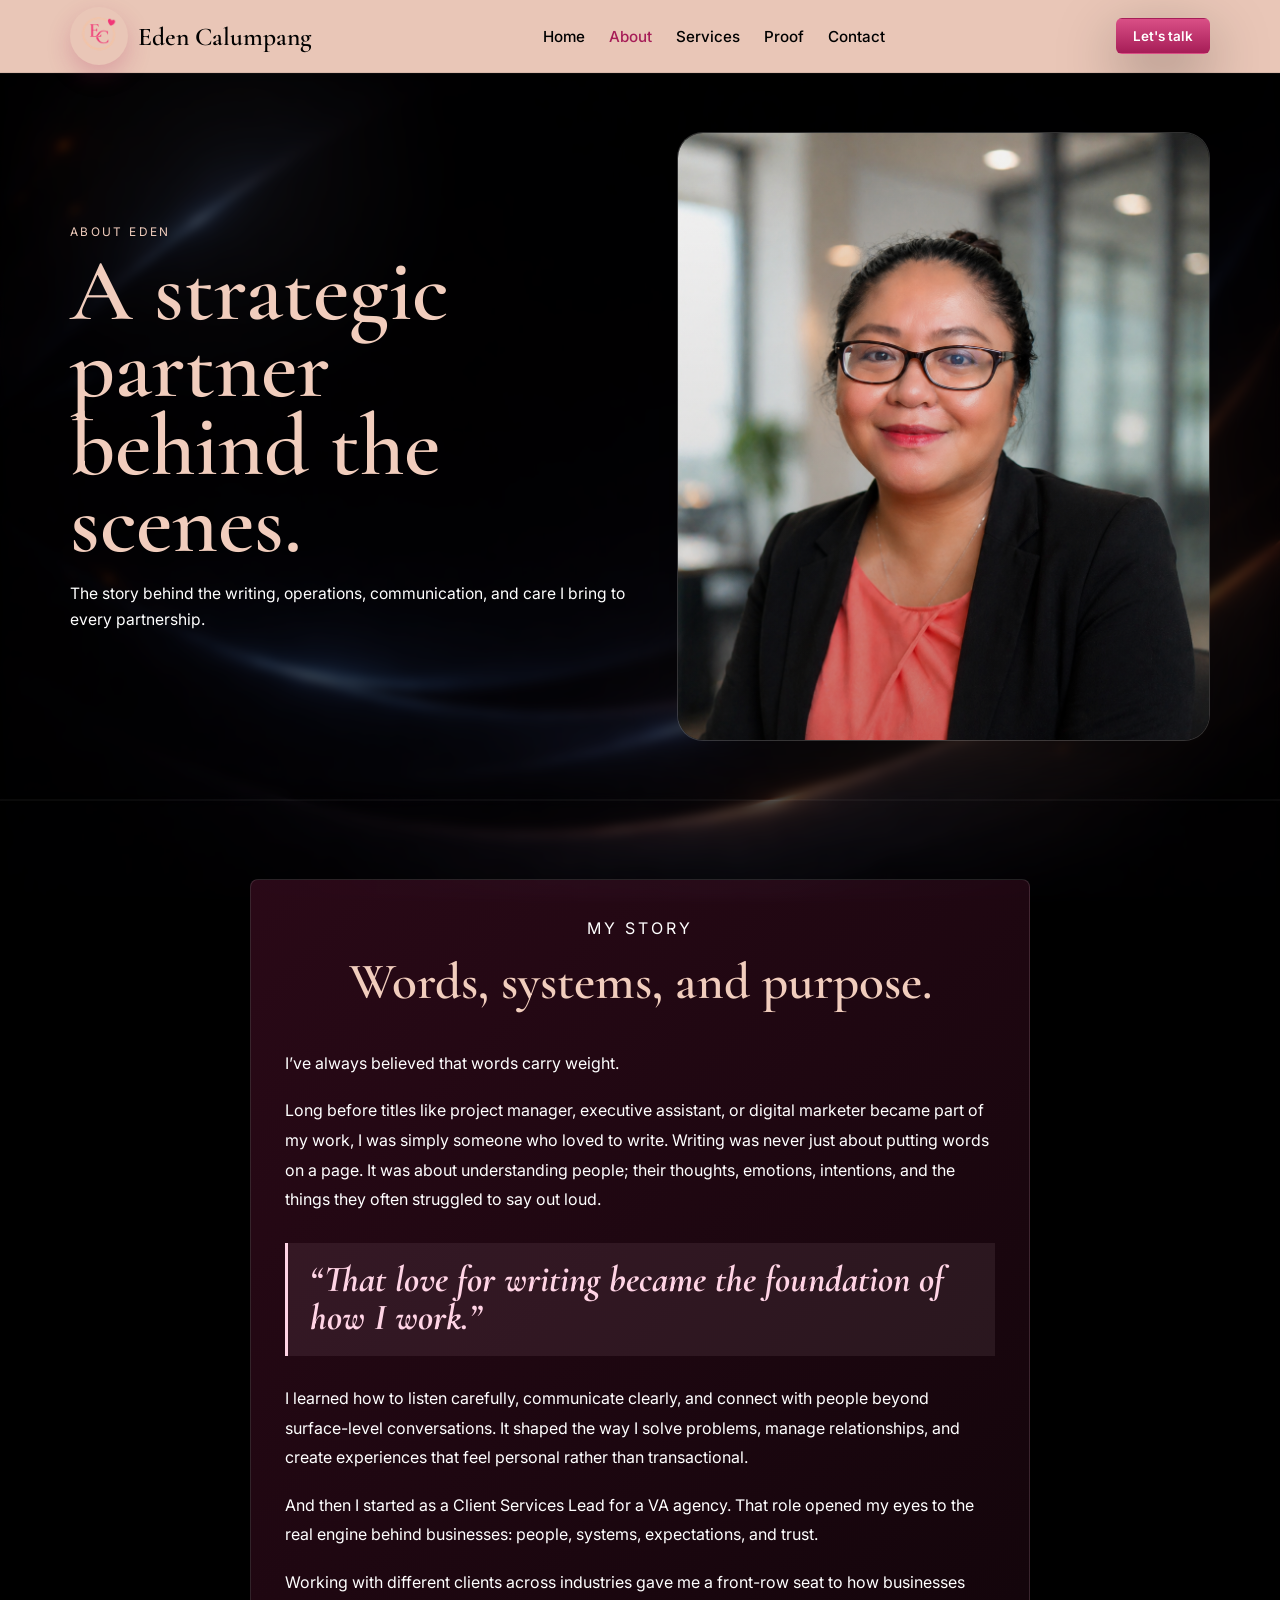
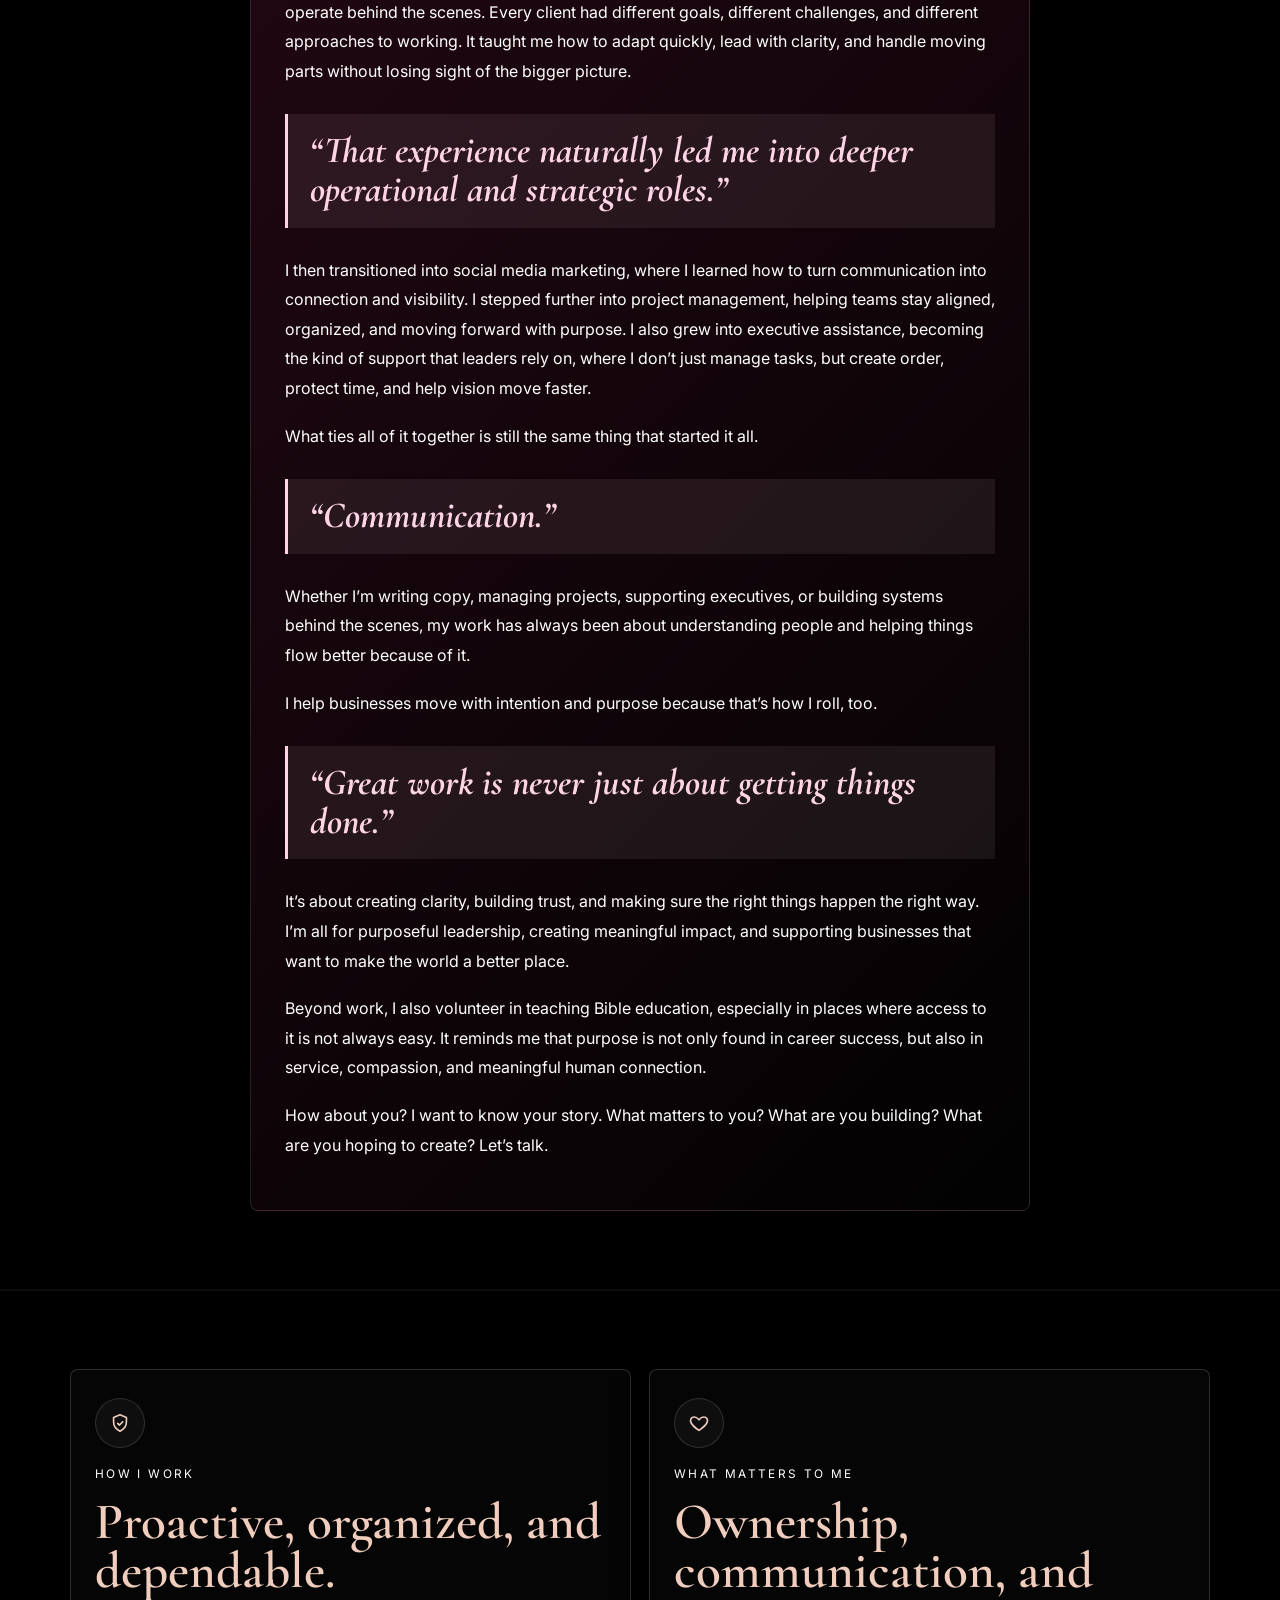
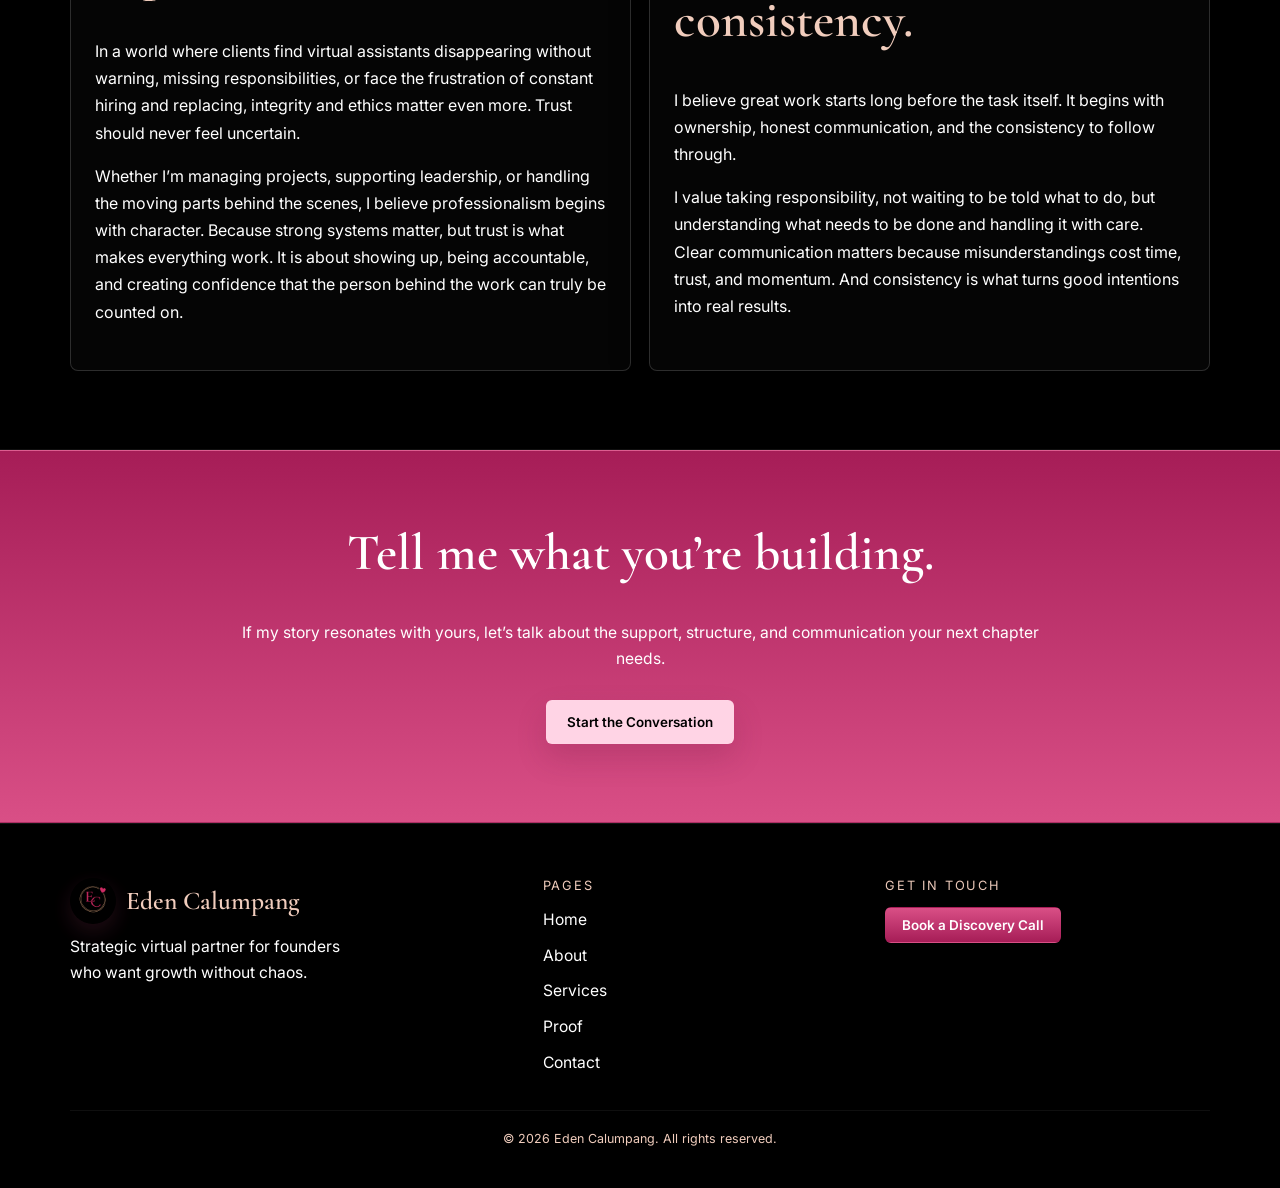
==== about.html @ ed9961ea "polishes" ====
<!DOCTYPE html>
<html lang="en">
<head>
  <meta charset="UTF-8">
  <meta name="viewport" content="width=device-width, initial-scale=1.0">
  <title>About | Eden Calumpang</title>
  <meta
    name="description"
    content="About Eden Calumpang, strategic virtual partner for founders and CEOs."
  >
  <link rel="preconnect" href="https://fonts.googleapis.com">
  <link rel="preconnect" href="https://fonts.gstatic.com" crossorigin>
  <link
    href="https://fonts.googleapis.com/css2?family=Inter:wght@400;500;600;700&family=Cormorant+Garamond:wght@600;700&display=swap"
    rel="stylesheet"
  >
  <link rel="stylesheet" href="styles.css">
</head>
<body class="page-about">
  <header class="site-header">
    <div class="container nav">
      <a class="brand" href="index.html">
        <img src="assets/eden-calumpang-logo.png" alt="" class="brand-logo">
        <span>Eden Calumpang</span>
      </a>
      <nav class="nav-links">
        <a href="index.html">Home</a>
        <a class="active" href="about.html">About</a>
        <a href="services.html">Services</a>
        <a href="proof.html">Proof</a>
        <a href="contact.html">Contact</a>
      </nav>
        <a class="button button-primary button-small" href="contact.html">Let's talk</a>
    </div>
  </header>

  <main>
    <section class="section section-dark page-hero">
      <div class="container page-hero-grid">
        <div class="page-hero-copy">
          <p class="eyebrow">About Eden</p>
          <h1 class="proof-title page-hero-title">A strategic partner behind the scenes.</h1>
          <p class="center-copy page-hero-text">
            The story behind the writing, operations, communication, and care I bring to every partnership.
          </p>
        </div>
        <div class="hero-media-frame">
          <img src="assets/about-hero-photo.png" alt="About page hero image for Eden Calumpang" class="hero-media about-hero-photo">
        </div>
      </div>
    </section>

    <section class="section section-dark">
      <div class="container story-content">
        <div class="section-heading centered">
          <p class="eyebrow">My Story</p>
          <h2>Words, systems, and purpose.</h2>
        </div>
        <p>I’ve always believed that words carry weight.</p>
        <p>Long before titles like project manager, executive assistant, or digital marketer became part of my work, I was simply someone who loved to write. Writing was never just about putting words on a page. It was about understanding people; their thoughts, emotions, intentions, and the things they often struggled to say out loud.</p>
        <blockquote class="story-callout">“That love for writing became the foundation of how I work.”</blockquote>
        <p>I learned how to listen carefully, communicate clearly, and connect with people beyond surface-level conversations. It shaped the way I solve problems, manage relationships, and create experiences that feel personal rather than transactional.</p>
        <p>And then I started as a Client Services Lead for a VA agency. That role opened my eyes to the real engine behind businesses: people, systems, expectations, and trust.</p>
        <p>Working with different clients across industries gave me a front-row seat to how businesses operate behind the scenes. Every client had different goals, different challenges, and different approaches to working. It taught me how to adapt quickly, lead with clarity, and handle moving parts without losing sight of the bigger picture.</p>
        <blockquote class="story-callout">“That experience naturally led me into deeper operational and strategic roles.”</blockquote>
        <p>I then transitioned into social media marketing, where I learned how to turn communication into connection and visibility. I stepped further into project management, helping teams stay aligned, organized, and moving forward with purpose. I also grew into executive assistance, becoming the kind of support that leaders rely on, where I don’t just manage tasks, but create order, protect time, and help vision move faster.</p>
        <p>What ties all of it together is still the same thing that started it all.</p>
        <blockquote class="story-callout">“Communication.”</blockquote>
        <p>Whether I’m writing copy, managing projects, supporting executives, or building systems behind the scenes, my work has always been about understanding people and helping things flow better because of it.</p>
        <p>I help businesses move with intention and purpose because that’s how I roll, too.</p>
        <blockquote class="story-callout">“Great work is never just about getting things done.”</blockquote>
        <p>It’s about creating clarity, building trust, and making sure the right things happen the right way. I’m all for purposeful leadership, creating meaningful impact, and supporting businesses that want to make the world a better place.</p>
        <p>Beyond work, I also volunteer in teaching Bible education, especially in places where access to it is not always easy. It reminds me that purpose is not only found in career success, but also in service, compassion, and meaningful human connection.</p>
        <p>How about you? I want to know your story. What matters to you? What are you building? What are you hoping to create? Let’s talk.</p>
      </div>
    </section>

    <section class="section section-brown">
      <div class="container card-grid two-up">
        <article class="card proof-card">
          <div class="section-card-icon" aria-hidden="true">
            <svg viewBox="0 0 24 24" role="img">
              <path d="M12 3l7 3v5c0 5-3 8-7 10c-4-2-7-5-7-10V6l7-3z"></path>
              <path d="M9.5 12.5l1.8 1.8L15 10.6"></path>
            </svg>
          </div>
          <p class="eyebrow">How I Work</p>
          <h2>Proactive, organized, and dependable.</h2>
          <p>
            In a world where clients find virtual assistants disappearing without warning, missing responsibilities, or face the frustration of constant hiring and replacing, integrity and ethics matter even more. Trust should never feel uncertain.
          </p>
          <p>
            Whether I’m managing projects, supporting leadership, or handling the moving parts behind the scenes, I believe professionalism begins with character. Because strong systems matter, but trust is what makes everything work. It is about showing up, being accountable, and creating confidence that the person behind the work can truly be counted on.
          </p>
        </article>
        <article class="card proof-card">
          <div class="section-card-icon" aria-hidden="true">
            <svg viewBox="0 0 24 24" role="img">
              <path d="M12 20s-6.5-4.3-8.5-8C1.7 8.8 3.3 5.5 7 5.5c2 0 3.2 1 5 3c1.8-2 3-3 5-3c3.7 0 5.3 3.3 3.5 6.5C18.5 15.7 12 20 12 20z"></path>
            </svg>
          </div>
          <p class="eyebrow">What Matters To Me</p>
          <h2>Ownership, communication, and consistency.</h2>
          <p>
            I believe great work starts long before the task itself. It begins with ownership, honest communication, and the consistency to follow through.
          </p>
          <p>
            I value taking responsibility, not waiting to be told what to do, but understanding what needs to be done and handling it with care. Clear communication matters because misunderstandings cost time, trust, and momentum. And consistency is what turns good intentions into real results.
          </p>
        </article>
      </div>
    </section>

    <section class="cta-band">
      <div class="container narrow-copy">
        <div class="section-heading centered cta-heading">
          <h2>Tell me what you’re building.</h2>
          <p>
            If my story resonates with yours, let’s talk about the support, structure, and communication your next chapter needs.
          </p>
        </div>
        <div class="center-actions">
          <a class="button button-primary" href="contact.html">Start the Conversation</a>
        </div>
      </div>
    </section>
  </main>

  <footer class="site-footer">
    <div class="container footer-grid">
      <div>
        <p class="footer-brand">
          <img src="assets/eden-calumpang-logo.png" alt="" class="footer-logo">
          <span>Eden Calumpang</span>
        </p>
        <p class="footer-copy">
          Strategic virtual partner for founders who want growth without chaos.
        </p>
      </div>
      <div>
        <p class="footer-title">Pages</p>
        <ul class="footer-links">
          <li><a href="index.html">Home</a></li>
          <li><a href="about.html">About</a></li>
          <li><a href="index.html#services">Services</a></li>
          <li><a href="proof.html">Proof</a></li>
          <li><a href="contact.html">Contact</a></li>
        </ul>
      </div>
      <div>
        <p class="footer-title">Get in Touch</p>
        <a class="button button-primary button-small" href="https://calendly.com/raineden2684/discovery" target="_blank" rel="noreferrer">Book a Discovery Call</a>
      </div>
    </div>
    <div class="container footer-bottom">
      <p>&copy; <span id="year"></span> Eden Calumpang. All rights reserved.</p>
    </div>
  </footer>

  <script src="script.js"></script>
</body>
</html>
---- styles.css ----
:root {
  --bg-dark: #000000;
  --bg-brown: #000000;
  --panel: #000000;
  --panel-soft: #000000;
  --text: #ffffff;
  --muted: #f1cdbd;
  --muted-soft: #f1cdbd;
  --line: rgba(255, 255, 255, 0.12);
  --accent: #d94f86;
  --accent-soft: #ffd4e5;
  --accent-deep: #a61d57;
  --peach: #f1cdbd;
  --warning: var(--accent-soft);
  --success: var(--accent-soft);
  --hero-green: #000000;
  --dot: rgba(241, 205, 189, 0.22);
  --shadow: 0 20px 60px rgba(0, 0, 0, 0.35);
  --radius: 14px;
  --max-width: 1140px;
}

* {
  box-sizing: border-box;
}

html {
  scroll-behavior: smooth;
}

body {
  margin: 0;
  font-family: "Inter", sans-serif;
  background:
    linear-gradient(180deg, rgba(0, 0, 0, 0.46), rgba(0, 0, 0, 0.58)),
    url("assets/site-background.png") center top / cover fixed no-repeat,
    var(--bg-dark);
  color: var(--text);
}

body::before {
  content: "";
  position: fixed;
  inset: 0;
  pointer-events: none;
  z-index: 0;
  background:
    radial-gradient(circle at 18% 20%, rgba(255, 255, 255, 0.05), transparent 18%),
    radial-gradient(circle at 78% 68%, rgba(241, 205, 189, 0.1), transparent 24%);
  mix-blend-mode: screen;
}

.site-header,
main,
.site-footer {
  position: relative;
  z-index: 1;
}

body.page-home {
  background-position: center top;
}

body.page-about {
  background:
    linear-gradient(180deg, rgba(0, 0, 0, 0.5), rgba(0, 0, 0, 0.62)),
    url("assets/site-background.png") left top / cover fixed no-repeat,
    var(--bg-dark);
}

body.page-services {
  background:
    linear-gradient(180deg, rgba(0, 0, 0, 0.44), rgba(0, 0, 0, 0.58)),
    url("assets/site-background.png") center center / cover fixed no-repeat,
    var(--bg-dark);
}

body.page-proof {
  background:
    linear-gradient(180deg, rgba(0, 0, 0, 0.48), rgba(0, 0, 0, 0.62)),
    url("assets/site-background.png") right top / cover fixed no-repeat,
    var(--bg-dark);
}

body.page-contact {
  background:
    linear-gradient(180deg, rgba(0, 0, 0, 0.46), rgba(0, 0, 0, 0.6)),
    url("assets/site-background.png") 62% top / cover fixed no-repeat,
    var(--bg-dark);
}

a {
  color: inherit;
}

.container {
  width: min(calc(100% - 48px), var(--max-width));
  margin: 0 auto;
}

.site-header {
  position: sticky;
  top: 0;
  z-index: 20;
  background: rgba(241, 205, 189, 0.97);
  border-bottom: 1px solid rgba(0, 0, 0, 0.08);
}

.nav {
  display: flex;
  align-items: center;
  justify-content: space-between;
  gap: 24px;
  min-height: 72px;
}

.brand {
  display: inline-flex;
  align-items: center;
  gap: 10px;
  text-decoration: none;
  font-family: "Cormorant Garamond", serif;
  font-size: 1.6rem;
  font-weight: 600;
  color: #000000;
}

.brand-logo {
  width: 58px;
  height: 58px;
  flex: 0 0 58px;
  border-radius: 50%;
  object-fit: cover;
  box-shadow: 0 10px 24px rgba(166, 29, 87, 0.22);
}

.nav-links {
  display: flex;
  align-items: center;
  gap: 24px;
}

.nav-links a {
  text-decoration: none;
  font-size: 0.95rem;
  font-weight: 500;
  color: #000000;
}

.nav-links a.active {
  color: var(--accent-deep);
}

.hero {
  position: relative;
  overflow: hidden;
  padding: 70px 0 58px;
  background:
    linear-gradient(180deg, rgba(0, 0, 0, 0.58), rgba(0, 0, 0, 0.82)),
    url("assets/operations-hero.png") center/cover no-repeat;
}

.hero-overlay {
  position: absolute;
  inset: 0;
  background:
    linear-gradient(90deg, rgba(0, 0, 0, 0.72) 0%, rgba(0, 0, 0, 0.54) 42%, rgba(0, 0, 0, 0.66) 100%),
    radial-gradient(circle at 18% 28%, rgba(255, 255, 255, 0.08), transparent 18%),
    radial-gradient(circle at 70% 64%, rgba(241, 205, 189, 0.1), transparent 18%);
}

.hero-noise {
  position: absolute;
  inset: 0;
  opacity: 0.1;
  background-image:
    linear-gradient(rgba(255, 255, 255, 0.03) 1px, transparent 1px),
    linear-gradient(90deg, rgba(255, 255, 255, 0.02) 1px, transparent 1px);
  background-size: 42px 42px;
  mask-image: radial-gradient(circle at 50% 40%, black, transparent 82%);
}

.hero::after {
  content: "";
  position: absolute;
  inset: auto 0 0 0;
  height: 180px;
  background:
    linear-gradient(180deg, transparent 0%, rgba(0, 0, 0, 0.5) 100%);
  pointer-events: none;
}

.hero-inner {
  position: relative;
  z-index: 1;
  display: grid;
  grid-template-columns: 1.15fr 0.85fr;
  gap: 36px;
  align-items: center;
}

.hero-copy {
  max-width: 720px;
}

.hero-portrait {
  position: relative;
  min-height: 520px;
  display: flex;
  align-items: center;
  justify-content: center;
}

.portrait-glow {
  position: absolute;
  inset: 9% 7%;
  border-radius: 32px;
  background:
    radial-gradient(circle at 35% 30%, rgba(241, 205, 189, 0.22), transparent 34%),
    radial-gradient(circle at 72% 64%, rgba(255, 212, 229, 0.2), transparent 30%),
    radial-gradient(circle at 55% 50%, rgba(217, 79, 134, 0.12), transparent 42%);
  filter: blur(42px);
}

.portrait-frame {
  position: relative;
  width: min(100%, 520px);
  border-radius: 30px;
  padding: 0;
  background: transparent;
  backdrop-filter: none;
  box-shadow: 0 22px 48px rgba(0, 0, 0, 0.18);
}

.portrait-placeholder {
  width: 100%;
  height: 100%;
  border-radius: 27px;
  background:
    radial-gradient(circle at 50% 30%, rgba(255, 212, 229, 0.08), transparent 26%),
    linear-gradient(180deg, rgba(255, 255, 255, 0.03), rgba(255, 255, 255, 0.01));
  border: 1px dashed rgba(255, 212, 229, 0.35);
  display: flex;
  flex-direction: column;
  align-items: center;
  justify-content: center;
  text-align: center;
  padding: 28px;
}

.portrait-placeholder p {
  margin-bottom: 10px;
  color: var(--peach);
  font-family: "Cormorant Garamond", serif;
  font-size: 2rem;
}

.portrait-placeholder span {
  max-width: 18rem;
  color: var(--accent-soft);
  font-size: 0.9rem;
  line-height: 1.6;
}

.eyebrow {
  margin: 0 0 14px;
  color: var(--peach);
  font-size: 0.74rem;
  letter-spacing: 0.2em;
  text-transform: uppercase;
}

h1,
h2,
h3,
.brand,
.footer-brand {
  font-family: "Cormorant Garamond", serif;
  font-weight: 600;
}

h1,
h2,
h3,
p {
  margin-top: 0;
}

h1 {
  max-width: 10.5ch;
  margin-bottom: 18px;
  color: var(--peach);
  font-size: clamp(3.5rem, 7vw, 5.5rem);
  line-height: 0.88;
}

h1 span {
  color: var(--accent);
  font-style: italic;
}

h2 {
  font-size: clamp(2.2rem, 4vw, 3.25rem);
  color: var(--peach);
  line-height: 0.95;
}

h3 {
  font-size: 1.9rem;
  line-height: 1;
}

.lead,
.section-heading p,
.service-card p,
.bullet-list,
.center-copy,
.quote-card p,
.quote-card footer,
.chips span,
.footer-copy,
.footer-links a,
.footer-bottom {
  font-size: 0.98rem;
  line-height: 1.65;
}

.lead {
  max-width: 40rem;
  margin-bottom: 0;
  color: var(--text);
}

.actions,
.center-actions {
  display: flex;
  gap: 14px;
  margin-top: 28px;
}

.center-actions {
  justify-content: center;
}

.button {
  display: inline-flex;
  align-items: center;
  justify-content: center;
  min-height: 44px;
  padding: 0 20px;
  border-radius: 6px;
  border: 1px solid transparent;
  text-decoration: none;
  font-size: 0.84rem;
  font-weight: 600;
}

.button-small {
  min-height: 36px;
  padding: 0 16px;
}

.button-primary {
  background: linear-gradient(180deg, var(--accent) 0%, var(--accent-deep) 100%);
  color: #ffffff;
  box-shadow: var(--shadow);
}

.button-outline {
  border-color: var(--accent);
  color: var(--accent-soft);
  background: #000000;
}

.section,
.cta-band {
  padding: 78px 0;
}

.section-brown {
  background: rgba(0, 0, 0, 0.48);
  backdrop-filter: blur(6px);
  border-top: 1px solid rgba(255, 255, 255, 0.06);
  border-bottom: 1px solid rgba(255, 255, 255, 0.06);
}

.section-soft {
  padding: 88px 0;
  background:
    linear-gradient(135deg, rgba(166, 29, 87, 0.72), rgba(0, 0, 0, 0.78)),
    rgba(10, 10, 10, 0.7);
  color: var(--text);
  backdrop-filter: blur(8px);
  border-top: 1px solid rgba(255, 255, 255, 0.1);
  border-bottom: 1px solid rgba(255, 255, 255, 0.08);
}

.section-soft .center-copy,
.section-soft p {
  color: var(--text);
}

.story-intro {
  max-width: 760px;
  margin: 0 auto;
  padding: 34px;
  border: 1px solid rgba(255, 255, 255, 0.12);
  border-radius: 8px;
  background: rgba(0, 0, 0, 0.32);
  box-shadow: 0 20px 60px rgba(0, 0, 0, 0.24);
}

.story-intro p,
.story-content p {
  color: inherit;
  font-size: 1rem;
  line-height: 1.85;
}

.story-intro p + p,
.story-content p + p {
  margin-top: 18px;
}

.highlight-text {
  padding: 0.05em 0.22em;
  border-radius: 4px;
  background: rgba(255, 212, 229, 0.18);
  color: var(--accent-soft);
  font-weight: 700;
}

.section-soft .button-outline {
  color: var(--accent-soft);
  background: rgba(0, 0, 0, 0.28);
}

.section-dark {
  background: rgba(0, 0, 0, 0.34);
  backdrop-filter: blur(5px);
  border-top: 1px solid rgba(255, 255, 255, 0.04);
  border-bottom: 1px solid rgba(255, 255, 255, 0.04);
}

.section-heading {
  margin-bottom: 40px;
}

.centered {
  text-align: center;
}

.narrow-heading {
  max-width: 720px;
  margin-left: auto;
  margin-right: auto;
}

.narrow-copy {
  max-width: 820px;
}

.lead-copy {
  color: var(--text);
}

.center-copy {
  max-width: 720px;
  margin-left: auto;
  margin-right: auto;
  color: var(--text);
}

.card-grid,
.compare-grid,
.footer-grid {
  display: grid;
  gap: 18px;
}

.testimonial-row {
  display: grid;
  grid-template-columns: minmax(0, 1fr) auto;
  gap: 18px;
  align-items: center;
}

.four-up {
  grid-template-columns: repeat(4, minmax(0, 1fr));
}

.service-overview-grid {
  grid-template-columns: repeat(5, minmax(0, 1fr));
}

.two-up,
.compare-grid,
.footer-grid {
  grid-template-columns: repeat(2, minmax(0, 1fr));
}

.footer-grid {
  grid-template-columns: 1.4fr 1fr 1fr;
  align-items: start;
}

.card {
  border: 1px solid rgba(255, 255, 255, 0.16);
  border-radius: 8px;
  background: rgba(10, 10, 10, 0.5);
  box-shadow: 0 18px 40px rgba(0, 0, 0, 0.22);
}

.service-card,
.quote-card {
  padding: 22px 18px;
}

.service-card {
  text-align: center;
}

.service-link {
  text-decoration: none;
  transition: transform 180ms ease, border-color 180ms ease, background-color 180ms ease;
}

.service-link:hover {
  transform: translateY(-4px);
  border-color: rgba(255, 255, 255, 0.2);
  background: rgba(255, 255, 255, 0.04);
}

.service-icon {
  width: 50px;
  height: 50px;
  margin: 0 auto 18px;
  border-radius: 8px;
  display: inline-flex;
  align-items: center;
  justify-content: center;
  background: rgba(241, 205, 189, 0.1);
  color: var(--peach);
}

.service-icon svg {
  width: 23px;
  height: 23px;
  stroke: currentColor;
  stroke-width: 1.8;
  fill: none;
  stroke-linecap: round;
  stroke-linejoin: round;
}

.service-card h3 {
  margin-bottom: 12px;
  font-size: 1.3rem;
  color: var(--peach);
}

.service-card p {
  color: var(--muted);
  font-size: 0.86rem;
}

.compare-grid {
  align-items: start;
}

.compare-block h3 {
  margin-bottom: 18px;
}

.warning-title {
  color: var(--peach);
}

.success-title {
  color: var(--peach);
}

.bullet-list {
  margin: 0;
  padding-left: 18px;
  color: var(--text);
}

.bullet-list li + li {
  margin-top: 14px;
}

.bullet-list li::marker {
  color: var(--accent-soft);
}

.success-list li::marker {
  color: var(--accent);
}

.proof-link {
  width: 46px;
  height: 46px;
  flex: 0 0 auto;
  display: inline-flex;
  align-items: center;
  justify-content: center;
  border: 1px solid rgba(255, 255, 255, 0.18);
  border-radius: 999px;
  background: rgba(10, 10, 10, 0.46);
  color: var(--accent-soft);
  text-decoration: none;
}

.proof-link svg {
  width: 20px;
  height: 20px;
  stroke: currentColor;
  stroke-width: 2;
  fill: none;
  stroke-linecap: round;
  stroke-linejoin: round;
}

.proof-link-outside {
  align-self: center;
}

.chips {
  display: flex;
  justify-content: center;
  flex-wrap: wrap;
  gap: 10px;
  max-width: 760px;
  margin: 0 auto;
}

.chips span {
  padding: 10px 16px;
  border-radius: 999px;
  background: rgba(255, 255, 255, 0.08);
  color: var(--text);
  font-size: 0.8rem;
}

.quote-card p {
  color: var(--text);
  font-style: italic;
}

.quote-card-with-photo {
  display: grid;
  grid-template-columns: 76px minmax(0, 1fr);
  gap: 18px;
  align-items: start;
}

.testimonial-photo {
  width: 76px;
  height: 76px;
  border-radius: 999px;
  object-fit: cover;
  border: 1px solid rgba(255, 255, 255, 0.18);
  box-shadow: 0 12px 28px rgba(0, 0, 0, 0.24);
}

.quote-card footer {
  margin-top: 22px;
  color: var(--muted);
}

.quote-card strong {
  display: block;
  color: var(--peach);
  font-size: 0.92rem;
  font-weight: 600;
}

.cta-band {
  background: linear-gradient(180deg, var(--accent-deep) 0%, var(--accent) 100%);
  border-top: 1px solid rgba(255, 255, 255, 0.08);
  border-bottom: 1px solid rgba(255, 255, 255, 0.08);
}

.cta-band .button-primary {
  background: linear-gradient(180deg, var(--accent-soft) 0%, var(--accent-soft) 100%);
  color: #000000;
  box-shadow: 0 14px 30px rgba(92, 24, 57, 0.18);
}

.cta-heading {
  margin-bottom: 0;
}

.cta-heading h2,
.cta-heading p {
  color: #ffffff;
}

.site-footer {
  padding: 54px 0 26px;
  background: rgba(0, 0, 0, 0.62);
  backdrop-filter: blur(6px);
  border-top: 1px solid rgba(255, 255, 255, 0.08);
}

.footer-brand {
  display: inline-flex;
  align-items: center;
  gap: 10px;
  margin-bottom: 10px;
  color: var(--peach);
  font-size: 1.6rem;
}

.footer-logo {
  width: 46px;
  height: 46px;
  flex: 0 0 46px;
  border-radius: 50%;
  object-fit: cover;
  opacity: 0.86;
  box-shadow: 0 8px 22px rgba(217, 79, 134, 0.18);
}

.footer-copy {
  max-width: 17rem;
  color: var(--text);
}

.footer-title {
  margin-bottom: 14px;
  color: var(--peach);
  font-size: 0.8rem;
  letter-spacing: 0.14em;
  text-transform: uppercase;
}

.footer-links {
  margin: 0;
  padding: 0;
  list-style: none;
}

.footer-links li + li {
  margin-top: 10px;
}

.footer-links a {
  text-decoration: none;
  color: var(--text);
}

.footer-bottom {
  margin-top: 34px;
  padding-top: 18px;
  border-top: 1px solid rgba(255, 255, 255, 0.06);
  text-align: center;
  color: var(--peach);
  font-size: 0.78rem;
}

.proof-hero {
  padding-top: 100px;
}

.proof-title {
  max-width: 12ch;
  margin-left: auto;
  margin-right: auto;
  color: var(--peach);
}

.proof-card {
  padding: 28px 24px;
}

.proof-card h2,
.proof-card h3 {
  color: var(--peach);
}

.proof-card p {
  color: var(--text);
  line-height: 1.7;
}

.story-content {
  max-width: 780px;
  margin: 0 auto;
  padding: 34px;
  border: 1px solid rgba(255, 255, 255, 0.12);
  border-radius: 8px;
  background:
    linear-gradient(135deg, rgba(166, 29, 87, 0.24), rgba(0, 0, 0, 0.28)),
    rgba(10, 10, 10, 0.38);
  box-shadow: 0 20px 56px rgba(0, 0, 0, 0.22);
}

.story-content .section-heading {
  margin-bottom: 26px;
}

.story-callout {
  margin: 28px 0;
  padding: 18px 22px;
  border-left: 3px solid var(--accent-soft);
  background: rgba(255, 212, 229, 0.08);
  color: var(--accent-soft);
  font-family: "Cormorant Garamond", serif;
  font-size: clamp(1.65rem, 3vw, 2.3rem);
  font-style: italic;
  font-weight: 700;
  line-height: 1.05;
}

.testimonial-grid {
  grid-template-columns: repeat(2, minmax(0, 1fr));
}

.testimonial-grid .testimonial-card:last-child:nth-child(odd) {
  grid-column: 1 / -1;
}

.testimonial-card {
  display: grid;
  grid-template-columns: 92px minmax(0, 1fr);
  gap: 20px;
  align-items: start;
}

.testimonial-card p {
  margin-bottom: 0;
}

.testimonial-card .proof-meta {
  margin-bottom: 12px;
}

.testimonial-image {
  width: 92px;
  height: 92px;
  border-radius: 999px;
  object-fit: cover;
  border: 1px solid rgba(255, 255, 255, 0.18);
  box-shadow: 0 12px 30px rgba(0, 0, 0, 0.28);
}

.section-card-icon {
  width: 50px;
  height: 50px;
  margin-bottom: 16px;
  display: inline-flex;
  align-items: center;
  justify-content: center;
  border-radius: 999px;
  border: 1px solid rgba(255, 255, 255, 0.14);
  background: rgba(255, 255, 255, 0.04);
  color: var(--peach);
}

.section-card-icon svg {
  width: 22px;
  height: 22px;
  stroke: currentColor;
  stroke-width: 1.8;
  fill: none;
  stroke-linecap: round;
  stroke-linejoin: round;
}

.proof-meta {
  color: var(--accent-soft);
  font-size: 0.9rem;
}

.page-hero {
  padding-top: 58px;
  padding-bottom: 58px;
}

.page-hero-grid {
  display: grid;
  grid-template-columns: 1fr 0.92fr;
  gap: 28px;
  align-items: center;
}

.page-hero-copy {
  max-width: 42rem;
}

.page-hero-title {
  margin-left: 0;
  margin-right: 0;
}

.page-hero-text {
  max-width: 40rem;
  margin-left: 0;
  margin-right: 0;
}

.hero-media-frame {
  position: relative;
  overflow: hidden;
  aspect-ratio: 4 / 3;
  border-radius: 26px;
  border: 1px solid rgba(255, 255, 255, 0.18);
  background: rgba(10, 10, 10, 0.4);
  box-shadow: var(--shadow);
}

.hero-media-frame::after {
  content: "";
  position: absolute;
  inset: 0;
  background: linear-gradient(180deg, rgba(0, 0, 0, 0.04), rgba(0, 0, 0, 0.18));
  pointer-events: none;
}

.hero-media {
  display: block;
  width: 100%;
  height: 100%;
  object-fit: cover;
}

.portrait-photo {
  display: block;
  width: 100%;
  height: auto;
  object-fit: contain;
  border-radius: 28px;
  filter: saturate(0.98) brightness(1.01);
}

.about-hero-photo {
  display: block;
  width: 100%;
  height: auto;
  max-height: none;
  object-fit: contain;
  border-radius: 18px;
}

.page-about .hero-media-frame {
  aspect-ratio: auto;
}

.service-detail-grid {
  display: grid;
  gap: 20px;
}

.service-detail-card {
  scroll-margin-top: 110px;
}

.service-detail-layout {
  display: grid;
  grid-template-columns: 1.15fr 0.85fr;
  gap: 22px;
  align-items: stretch;
}

.service-detail-copy {
  min-width: 0;
}

.service-visual-card,
.service-visual-placeholder {
  min-height: 280px;
  overflow: hidden;
  border: 1px solid rgba(255, 255, 255, 0.14);
  border-radius: 18px;
  background:
    radial-gradient(circle at top left, rgba(241, 205, 189, 0.12), transparent 28%),
    linear-gradient(180deg, rgba(255, 255, 255, 0.03), rgba(255, 255, 255, 0.01));
}

.service-subhead {
  margin: 22px 0 10px;
  color: var(--peach);
  font-weight: 600;
}

.service-close {
  margin-top: 20px;
  color: var(--accent-soft);
}

.service-visual-placeholder {
  min-height: 280px;
  border: 1px solid rgba(255, 255, 255, 0.14);
  border-radius: 18px;
  background:
    radial-gradient(circle at top left, rgba(241, 205, 189, 0.12), transparent 28%),
    linear-gradient(180deg, rgba(255, 255, 255, 0.03), rgba(255, 255, 255, 0.01));
  display: flex;
  flex-direction: column;
  justify-content: center;
  align-items: center;
  text-align: center;
  padding: 24px;
}

.service-visual-placeholder p,
.design-placeholder p {
  margin-bottom: 10px;
  color: var(--peach);
  font-family: "Cormorant Garamond", serif;
  font-size: 1.7rem;
}

.service-visual-placeholder span,
.design-placeholder span {
  max-width: 18rem;
  color: var(--accent-soft);
  line-height: 1.65;
}

.tool-pills {
  display: flex;
  flex-wrap: wrap;
  gap: 10px;
}

.tool-pills span {
  padding: 9px 14px;
  border-radius: 999px;
  border: 1px solid rgba(255, 255, 255, 0.12);
  background: rgba(255, 255, 255, 0.04);
  color: var(--text);
  font-size: 0.84rem;
}

.service-visual-image {
  display: block;
  width: 100%;
  height: 100%;
  object-fit: cover;
}

.proof-client {
  display: flex;
  align-items: center;
  gap: 14px;
  margin-bottom: 14px;
}

.proof-meta-block {
  min-width: 0;
}

.proof-avatar-placeholder {
  width: 58px;
  height: 58px;
  flex: 0 0 auto;
  border-radius: 999px;
  border: 1px solid rgba(255, 255, 255, 0.16);
  background:
    radial-gradient(circle at 35% 30%, rgba(255, 255, 255, 0.12), transparent 24%),
    linear-gradient(180deg, rgba(241, 205, 189, 0.18), rgba(255, 212, 229, 0.12));
}

.design-carousel {
  position: relative;
  margin-top: 18px;
  padding: 0 66px;
}

.design-strip {
  display: flex;
  align-items: flex-start;
  gap: 18px;
  overflow-x: auto;
  scroll-behavior: smooth;
  scrollbar-width: none;
}

.design-strip::-webkit-scrollbar {
  display: none;
}

.design-slide-image {
  flex: 0 0 auto;
  display: block;
  width: auto;
  max-width: min(82vw, 520px);
  height: auto;
  max-height: 360px;
  object-fit: contain;
}

.design-scroll-button {
  position: absolute;
  top: 50%;
  right: 0;
  transform: translateY(-50%);
  width: 46px;
  height: 46px;
  border: 1px solid rgba(255, 255, 255, 0.18);
  border-radius: 999px;
  background: rgba(0, 0, 0, 0.56);
  color: var(--peach);
  display: inline-flex;
  align-items: center;
  justify-content: center;
  cursor: pointer;
  transition: background 0.2s ease, transform 0.2s ease;
}

.design-scroll-button:hover {
  background: rgba(0, 0, 0, 0.74);
  transform: translateY(-50%) scale(1.03);
}

.design-scroll-button svg {
  width: 20px;
  height: 20px;
  stroke: currentColor;
  stroke-width: 1.9;
  fill: none;
  stroke-linecap: round;
  stroke-linejoin: round;
}

.design-scroll-button-left {
  left: 0;
  right: auto;
}

.design-placeholder {
  width: 100%;
  height: 100%;
  min-height: inherit;
  display: flex;
  flex-direction: column;
  justify-content: center;
  align-items: center;
  text-align: center;
  padding: 28px;
}

.proof-resource-link {
  display: inline-flex;
  align-items: center;
  margin-top: 8px;
  color: var(--accent-soft);
  text-decoration: none;
  font-weight: 600;
}

.social-list {
  display: grid;
  gap: 14px;
  margin-top: 8px;
}

.social-link {
  display: flex;
  align-items: center;
  gap: 12px;
  color: var(--text);
  text-decoration: none;
}

.social-icon {
  width: 40px;
  height: 40px;
  display: inline-flex;
  align-items: center;
  justify-content: center;
  border-radius: 999px;
  border: 1px solid var(--line);
  background: rgba(255, 255, 255, 0.03);
  color: var(--peach);
}

.social-icon svg {
  width: 18px;
  height: 18px;
  stroke: currentColor;
  stroke-width: 1.8;
  fill: none;
  stroke-linecap: round;
  stroke-linejoin: round;
}

@media (max-width: 980px) {
  .four-up {
    grid-template-columns: repeat(2, minmax(0, 1fr));
  }

  .service-overview-grid {
    grid-template-columns: repeat(2, minmax(0, 1fr));
  }

  .footer-grid {
    grid-template-columns: 1fr 1fr;
  }
}

@media (max-width: 720px) {
  .container {
    width: min(calc(100% - 28px), var(--max-width));
  }

  .nav {
    flex-wrap: wrap;
    padding: 14px 0;
  }

  .brand-logo {
    width: 48px;
    height: 48px;
    flex-basis: 48px;
  }

  .nav-links {
    order: 3;
    width: 100%;
    flex-wrap: wrap;
    gap: 14px;
  }

  .four-up,
  .two-up,
  .compare-grid,
  .testimonial-grid,
  .footer-grid {
    grid-template-columns: 1fr;
  }

  .service-overview-grid {
    grid-template-columns: 1fr;
  }

  .hero-inner {
    grid-template-columns: 1fr;
  }

  .testimonial-row {
    grid-template-columns: 1fr;
  }

  .page-hero-grid {
    grid-template-columns: 1fr;
  }

  .service-detail-layout,
  .design-carousel {
    padding: 0;
  }

  .design-scroll-button {
    position: static;
    transform: none;
    margin: 18px 0 0 auto;
  }

  .design-scroll-button-left {
    margin-right: 12px;
  }

  .hero {
    padding-top: 58px;
  }

  h1 {
    max-width: 8ch;
  }

  .section-soft {
    padding: 68px 0;
  }

  .actions,
  .center-actions {
    flex-wrap: wrap;
  }

  .quote-card-with-photo,
  .testimonial-card {
    grid-template-columns: 1fr;
  }

  .testimonial-photo,
  .testimonial-image {
    width: 72px;
    height: 72px;
  }
}
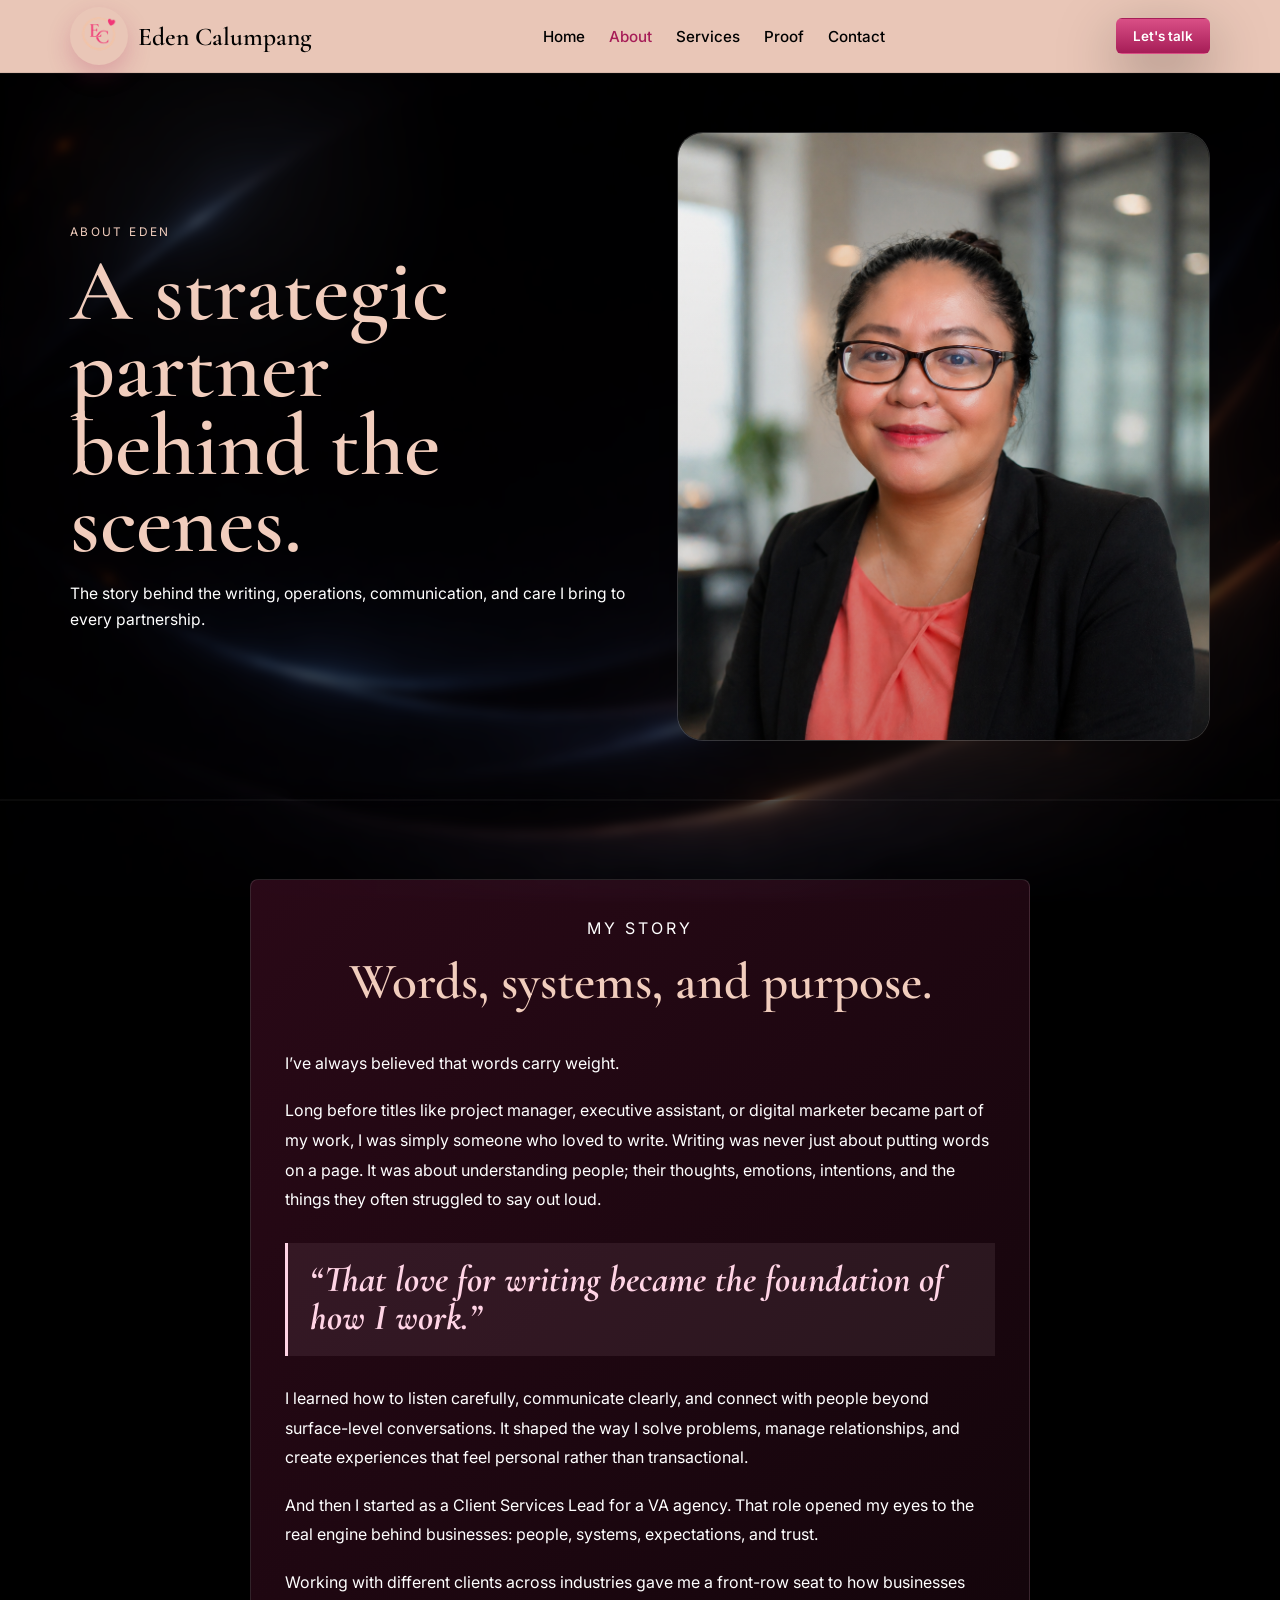
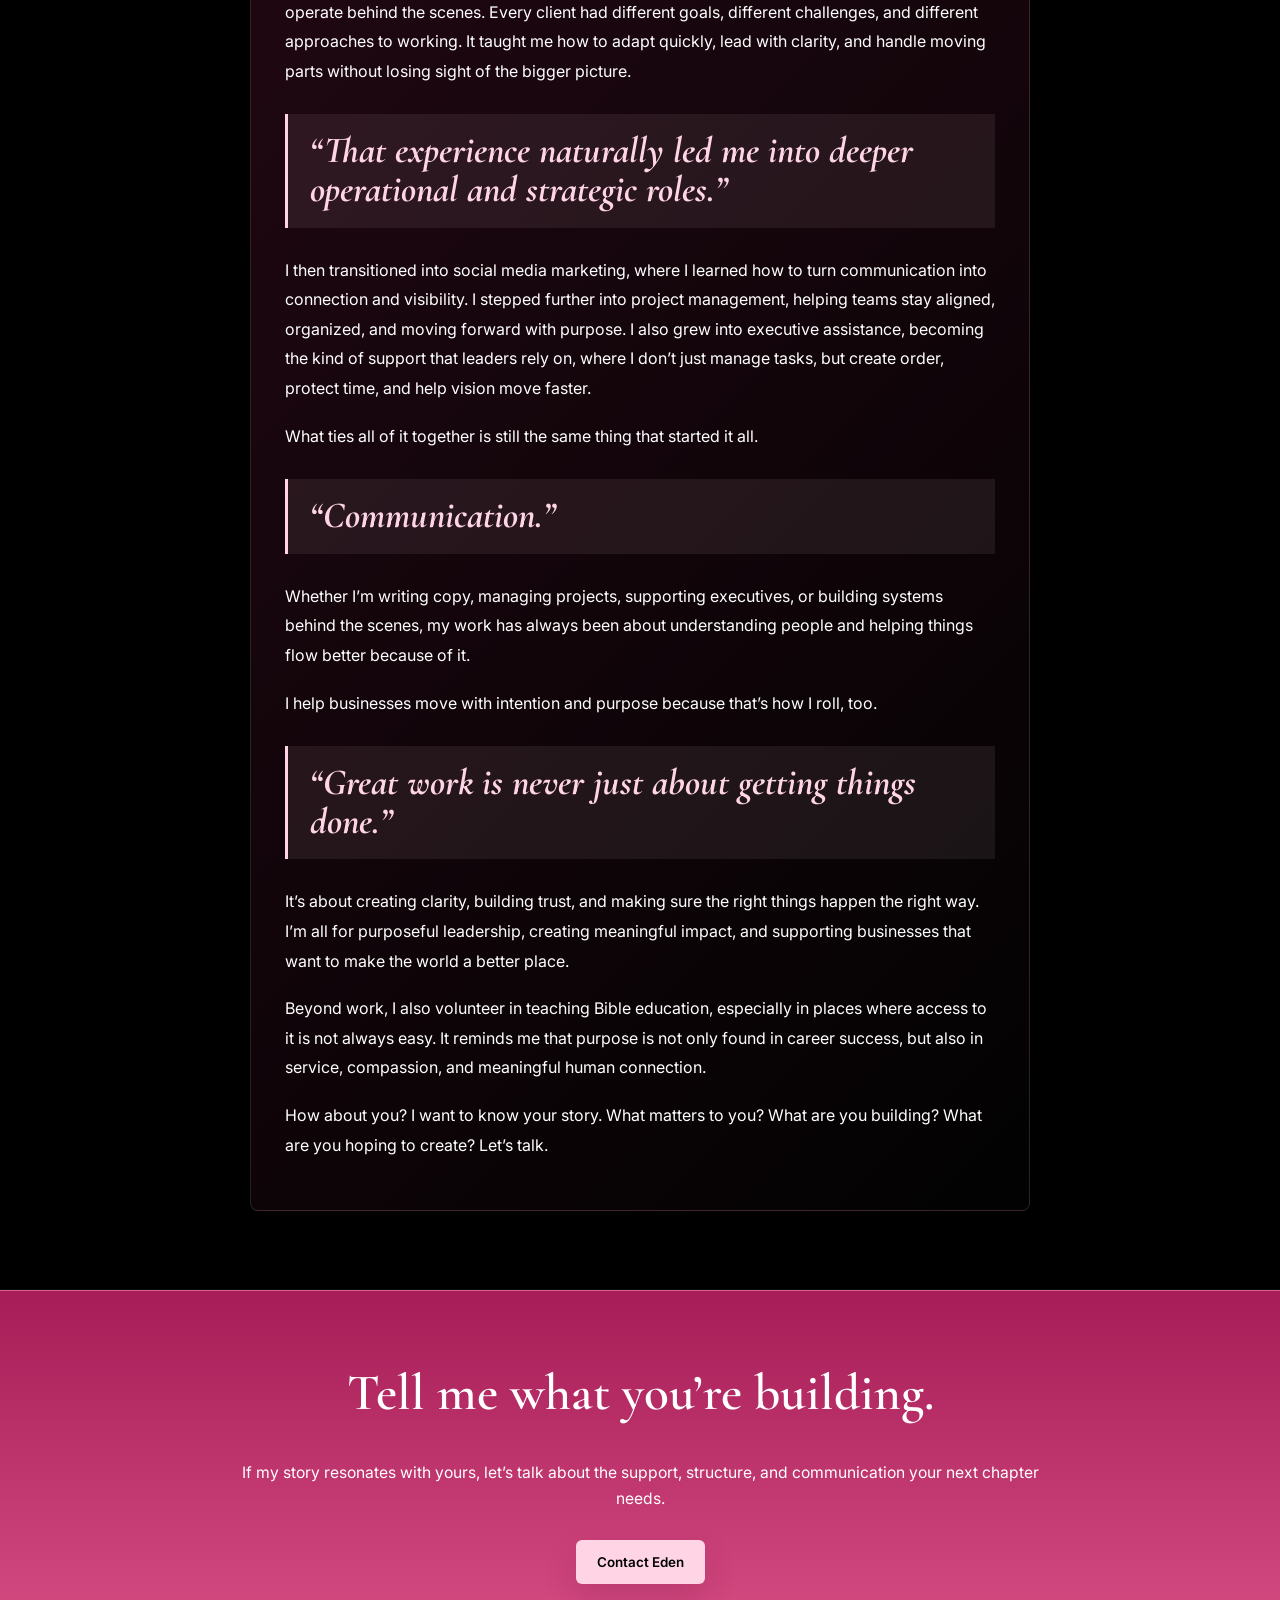
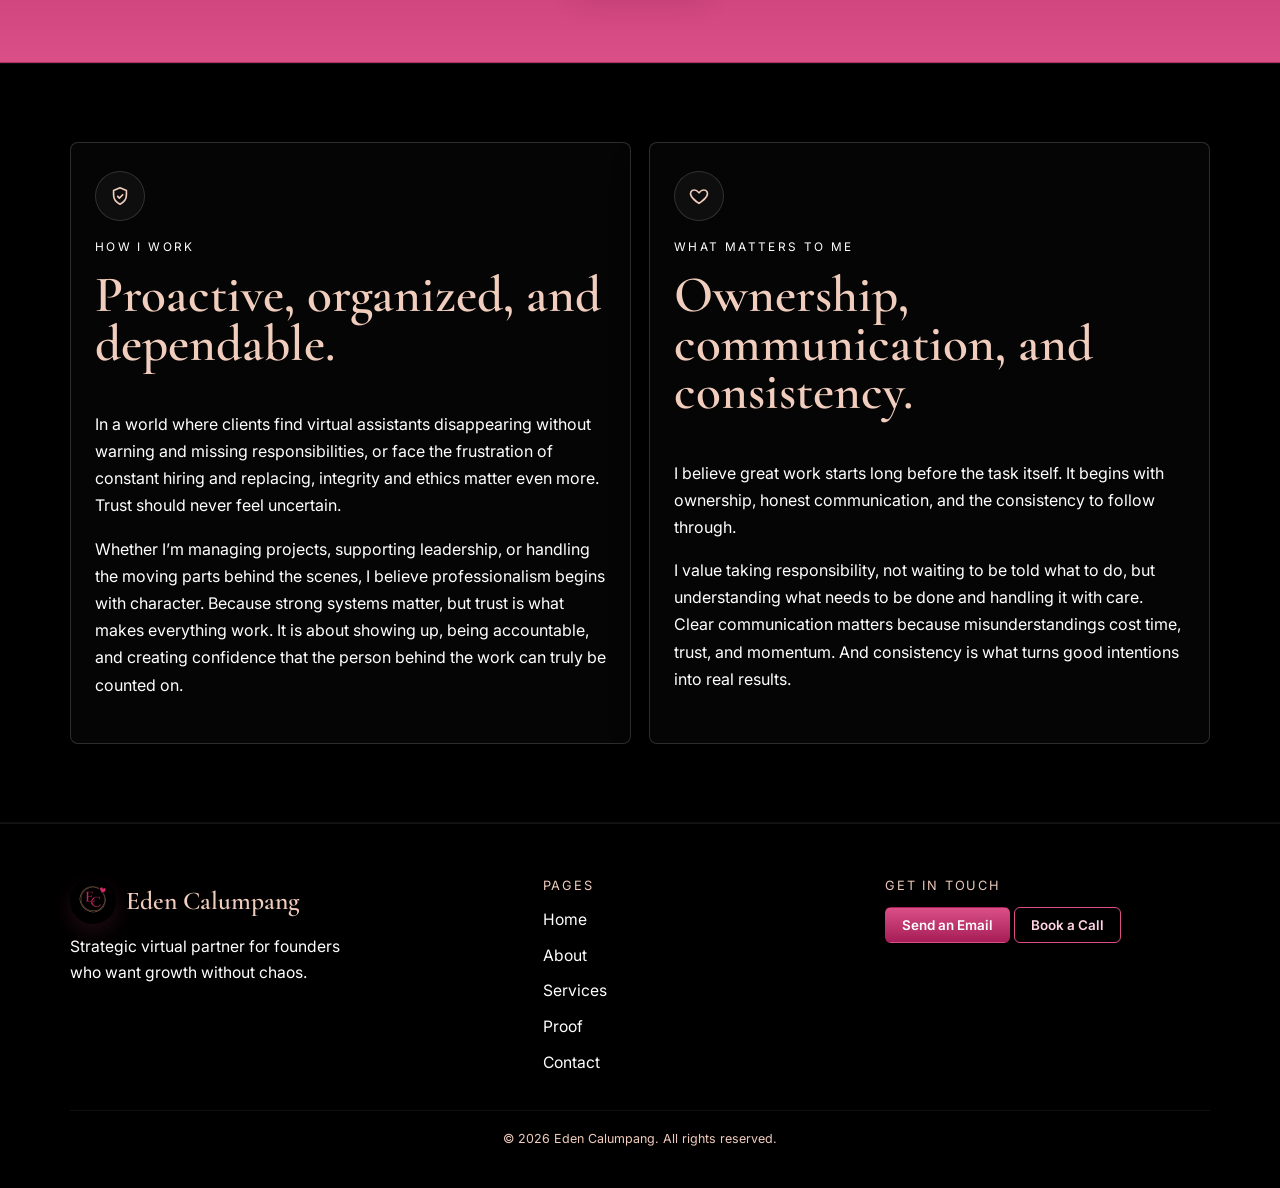
==== commit f872d790: "Copy and CTA updates" ====
--- a/about.html
+++ b/about.html
@@ -3,29 +3,95 @@
 <head>
   <meta charset="UTF-8">
   <meta name="viewport" content="width=device-width, initial-scale=1.0">
-  <title>About | Eden Calumpang</title>
+  <title>About Eden Calumpang | Strategic Virtual Assistant & Digital Marketer</title>
   <meta
     name="description"
-    content="About Eden Calumpang, strategic virtual partner for founders and CEOs."
+    content="Learn about Eden Calumpang, a strategic virtual assistant, digital marketer, copywriter, project manager, and operations partner for founders and CEOs."
   >
+  <meta name="author" content="Eden Calumpang">
+  <meta name="robots" content="index, follow">
+  <meta name="theme-color" content="#000000">
+  <link rel="canonical" href="https://raineden-digital.github.io/workwithme/about.html">
+  <link rel="icon" href="assets/favicon-32.png" type="image/png" sizes="32x32">
+  <link rel="apple-touch-icon" href="assets/apple-touch-icon.png">
+  <link rel="preload" as="image" href="assets/about-hero-photo.png">
+  <meta property="og:type" content="profile">
+  <meta property="og:site_name" content="Eden Calumpang">
+  <meta property="og:title" content="About Eden Calumpang | Strategic Virtual Assistant & Digital Marketer">
+  <meta property="og:description" content="The story behind Eden's writing, operations, project management, digital marketing, and executive support for founders.">
+  <meta property="og:url" content="https://raineden-digital.github.io/workwithme/about.html">
+  <meta property="og:image" content="https://raineden-digital.github.io/workwithme/assets/about-hero-photo.png">
+  <meta property="og:image:alt" content="Eden Calumpang, strategic virtual assistant and digital marketing partner">
+  <meta name="twitter:card" content="summary_large_image">
+  <meta name="twitter:title" content="About Eden Calumpang | Strategic Virtual Assistant & Digital Marketer">
+  <meta name="twitter:description" content="Learn about Eden's work across writing, operations, project management, digital marketing, and executive support.">
+  <meta name="twitter:image" content="https://raineden-digital.github.io/workwithme/assets/about-hero-photo.png">
+  <meta name="twitter:image:alt" content="Eden Calumpang, strategic virtual assistant and digital marketing partner">
   <link rel="preconnect" href="https://fonts.googleapis.com">
   <link rel="preconnect" href="https://fonts.gstatic.com" crossorigin>
   <link
     href="https://fonts.googleapis.com/css2?family=Inter:wght@400;500;600;700&family=Cormorant+Garamond:wght@600;700&display=swap"
     rel="stylesheet"
   >
+  <!-- Google tag (gtag.js) -->
+  <script async src="https://www.googletagmanager.com/gtag/js?id=G-LHCZ4JVSWJ"></script>
+  <script>
+    window.dataLayer = window.dataLayer || [];
+    function gtag(){dataLayer.push(arguments);}
+    gtag('js', new Date());
+
+    gtag('config', 'G-LHCZ4JVSWJ');
+  </script>
+  <script type="text/javascript">
+    (function(c,l,a,r,i,t,y){
+      c[a]=c[a]||function(){(c[a].q=c[a].q||[]).push(arguments)};
+      t=l.createElement(r);t.async=1;t.src="https://www.clarity.ms/tag/wmon7wom5t";
+      y=l.getElementsByTagName(r)[0];y.parentNode.insertBefore(t,y);
+    })(window, document, "clarity", "script", "wmon7wom5t");
+  </script>
   <link rel="stylesheet" href="styles.css">
+  <script type="application/ld+json">
+    {
+      "@context": "https://schema.org",
+      "@type": "ProfilePage",
+      "@id": "https://raineden-digital.github.io/workwithme/about.html#webpage",
+      "url": "https://raineden-digital.github.io/workwithme/about.html",
+      "name": "About Eden Calumpang",
+      "description": "Learn about Eden Calumpang, a strategic virtual assistant, digital marketer, copywriter, project manager, and operations partner for founders and CEOs.",
+      "isPartOf": {
+        "@type": "WebSite",
+        "@id": "https://raineden-digital.github.io/workwithme/#website",
+        "name": "Eden Calumpang",
+        "url": "https://raineden-digital.github.io/workwithme/"
+      },
+      "mainEntity": {
+        "@type": "Person",
+        "@id": "https://raineden-digital.github.io/workwithme/#person",
+        "name": "Eden Calumpang",
+        "url": "https://raineden-digital.github.io/workwithme/",
+        "image": "https://raineden-digital.github.io/workwithme/assets/eden-calumpang-logo.png",
+        "jobTitle": "Strategic Virtual Assistant and Digital Marketing Partner",
+        "email": "mailto:raineden2684@gmail.com",
+        "sameAs": [
+          "https://www.linkedin.com/in/edencal",
+          "https://instagram.com/edenbehindbrands"
+        ]
+      },
+      "inLanguage": "en"
+    }
+  </script>
 </head>
 <body class="page-about">
+  <a class="skip-link" href="#main-content">Skip to main content</a>
   <header class="site-header">
     <div class="container nav">
-      <a class="brand" href="index.html">
-        <img src="assets/eden-calumpang-logo.png" alt="" class="brand-logo">
+      <a class="brand" href="index.html" aria-label="Eden Calumpang home">
+        <img src="assets/eden-calumpang-logo.png" alt="" class="brand-logo" width="1024" height="1024" decoding="async">
         <span>Eden Calumpang</span>
       </a>
-      <nav class="nav-links">
+      <nav class="nav-links" aria-label="Primary navigation">
         <a href="index.html">Home</a>
-        <a class="active" href="about.html">About</a>
+        <a class="active" href="about.html" aria-current="page">About</a>
         <a href="services.html">Services</a>
         <a href="proof.html">Proof</a>
         <a href="contact.html">Contact</a>
@@ -34,7 +100,7 @@
     </div>
   </header>
 
-  <main>
+  <main id="main-content">
     <section class="section section-dark page-hero">
       <div class="container page-hero-grid">
         <div class="page-hero-copy">
@@ -45,7 +111,7 @@
           </p>
         </div>
         <div class="hero-media-frame">
-          <img src="assets/about-hero-photo.png" alt="About page hero image for Eden Calumpang" class="hero-media about-hero-photo">
+          <img src="assets/about-hero-photo.png" alt="Eden Calumpang, strategic virtual assistant and digital marketing partner" class="hero-media about-hero-photo" width="1080" height="1235" fetchpriority="high" decoding="async">
         </div>
       </div>
     </section>
@@ -75,6 +141,20 @@
       </div>
     </section>
 
+    <section class="cta-band">
+      <div class="container narrow-copy">
+        <div class="section-heading centered cta-heading">
+          <h2>Tell me what you’re building.</h2>
+          <p>
+            If my story resonates with yours, let’s talk about the support, structure, and communication your next chapter needs.
+          </p>
+        </div>
+        <div class="center-actions">
+          <a class="button button-primary" href="contact.html">Contact Eden</a>
+        </div>
+      </div>
+    </section>
+
     <section class="section section-brown">
       <div class="container card-grid two-up">
         <article class="card proof-card">
@@ -87,7 +167,7 @@
           <p class="eyebrow">How I Work</p>
           <h2>Proactive, organized, and dependable.</h2>
           <p>
-            In a world where clients find virtual assistants disappearing without warning, missing responsibilities, or face the frustration of constant hiring and replacing, integrity and ethics matter even more. Trust should never feel uncertain.
+            In a world where clients find virtual assistants disappearing without warning and missing responsibilities, or face the frustration of constant hiring and replacing, integrity and ethics matter even more. Trust should never feel uncertain.
           </p>
           <p>
             Whether I’m managing projects, supporting leadership, or handling the moving parts behind the scenes, I believe professionalism begins with character. Because strong systems matter, but trust is what makes everything work. It is about showing up, being accountable, and creating confidence that the person behind the work can truly be counted on.
@@ -110,27 +190,13 @@
         </article>
       </div>
     </section>
-
-    <section class="cta-band">
-      <div class="container narrow-copy">
-        <div class="section-heading centered cta-heading">
-          <h2>Tell me what you’re building.</h2>
-          <p>
-            If my story resonates with yours, let’s talk about the support, structure, and communication your next chapter needs.
-          </p>
-        </div>
-        <div class="center-actions">
-          <a class="button button-primary" href="contact.html">Start the Conversation</a>
-        </div>
-      </div>
-    </section>
   </main>
 
   <footer class="site-footer">
     <div class="container footer-grid">
       <div>
         <p class="footer-brand">
-          <img src="assets/eden-calumpang-logo.png" alt="" class="footer-logo">
+          <img src="assets/eden-calumpang-logo.png" alt="" class="footer-logo" width="1024" height="1024" loading="lazy" decoding="async">
           <span>Eden Calumpang</span>
         </p>
         <p class="footer-copy">
@@ -142,14 +208,15 @@
         <ul class="footer-links">
           <li><a href="index.html">Home</a></li>
           <li><a href="about.html">About</a></li>
-          <li><a href="index.html#services">Services</a></li>
+          <li><a href="services.html">Services</a></li>
           <li><a href="proof.html">Proof</a></li>
           <li><a href="contact.html">Contact</a></li>
         </ul>
       </div>
       <div>
         <p class="footer-title">Get in Touch</p>
-        <a class="button button-primary button-small" href="https://calendly.com/raineden2684/discovery" target="_blank" rel="noreferrer">Book a Discovery Call</a>
+        <a class="button button-primary button-small" href="mailto:raineden2684@gmail.com">Send an Email</a>
+        <a class="button button-outline button-small" href="https://calendly.com/raineden2684/discovery" target="_blank" rel="noopener noreferrer">Book a Call</a>
       </div>
     </div>
     <div class="container footer-bottom">
@@ -157,6 +224,6 @@
     </div>
   </footer>
 
-  <script src="script.js"></script>
+  <script src="script.js" defer></script>
 </body>
 </html>
--- a/styles.css
+++ b/styles.css
@@ -28,6 +28,30 @@
   scroll-behavior: smooth;
 }
 
+:focus-visible {
+  outline: 3px solid var(--accent-soft);
+  outline-offset: 4px;
+}
+
+.skip-link {
+  position: fixed;
+  top: 12px;
+  left: 12px;
+  z-index: 100;
+  padding: 10px 14px;
+  border-radius: 6px;
+  background: var(--accent-soft);
+  color: #000000;
+  font-weight: 700;
+  text-decoration: none;
+  transform: translateY(-160%);
+  transition: transform 160ms ease;
+}
+
+.skip-link:focus {
+  transform: translateY(0);
+}
+
 body {
   margin: 0;
   font-family: "Inter", sans-serif;
@@ -1188,6 +1212,21 @@
   stroke-linejoin: round;
 }
 
+@media (prefers-reduced-motion: reduce) {
+  html {
+    scroll-behavior: auto;
+  }
+
+  *,
+  *::before,
+  *::after {
+    animation-duration: 0.01ms !important;
+    animation-iteration-count: 1 !important;
+    scroll-behavior: auto !important;
+    transition-duration: 0.01ms !important;
+  }
+}
+
 @media (max-width: 980px) {
   .four-up {
     grid-template-columns: repeat(2, minmax(0, 1fr));
@@ -1203,6 +1242,14 @@
 }
 
 @media (max-width: 720px) {
+  body,
+  body.page-about,
+  body.page-services,
+  body.page-proof,
+  body.page-contact {
+    background-attachment: scroll;
+  }
+
   .container {
     width: min(calc(100% - 28px), var(--max-width));
   }
